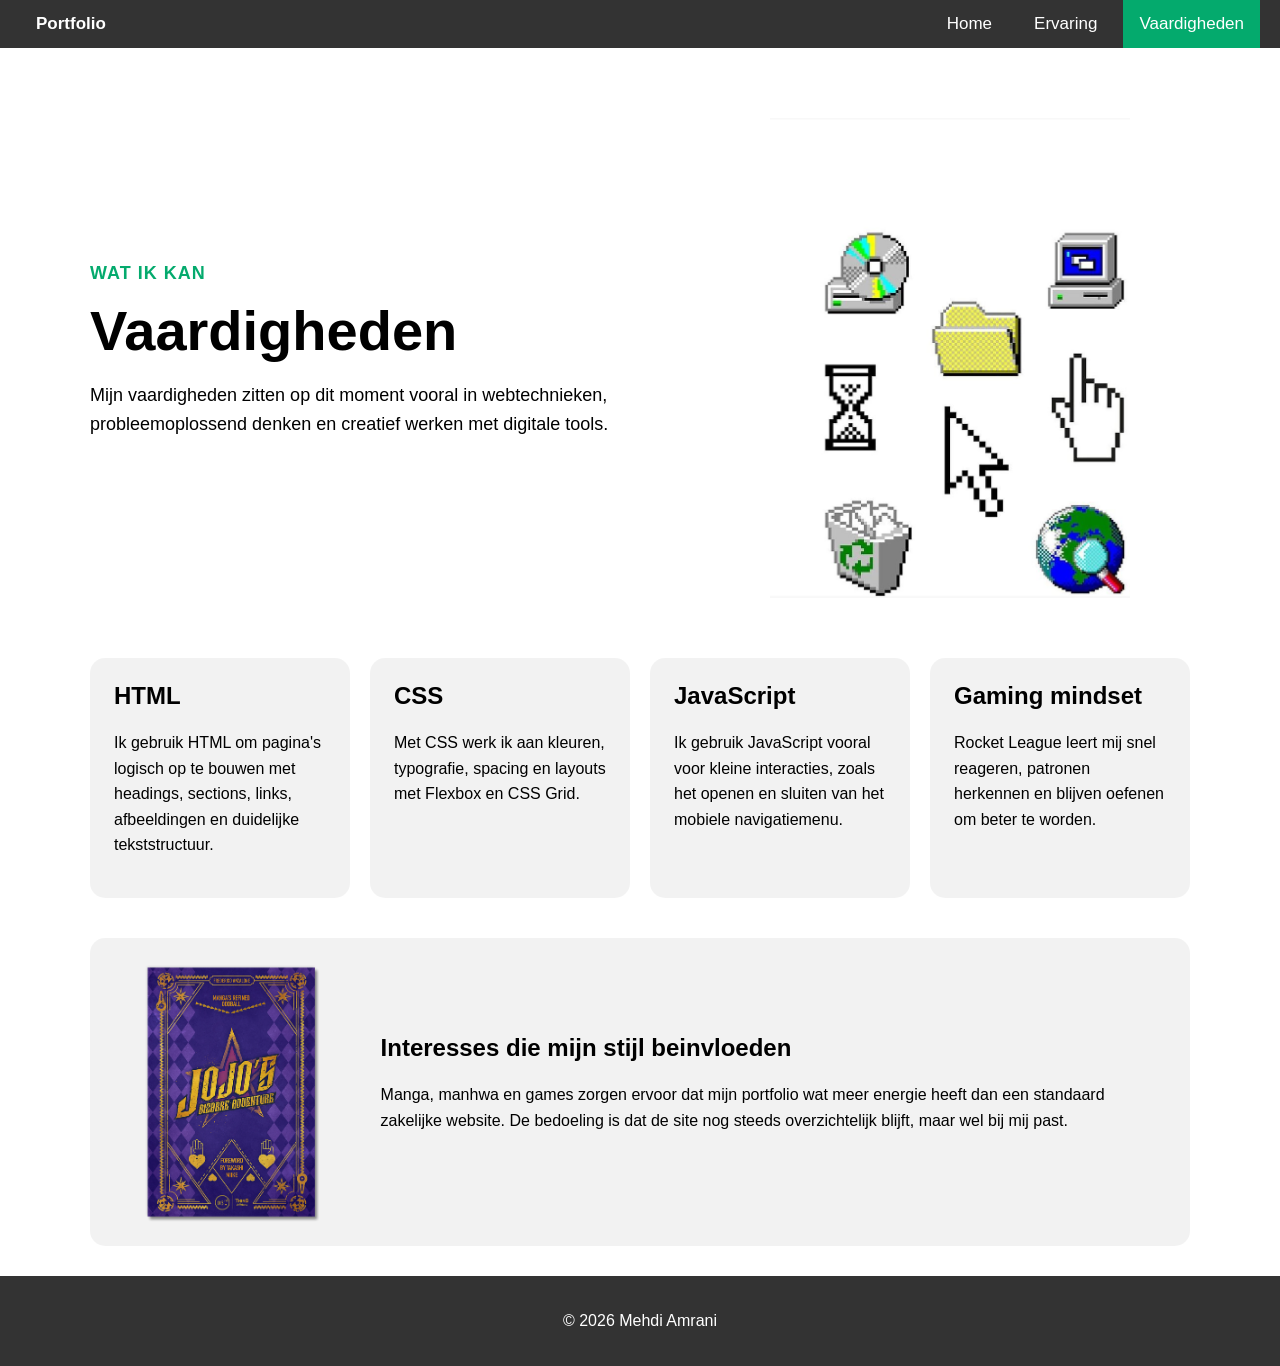
==== vaardigheden.html @ e2c9a3a4 "added 2 pages, ervaring en vaardigheden" ====
<!doctype html>
<html lang="nl">
	<head>
		<meta charset="UTF-8" />
		<meta name="viewport" content="width=device-width, initial-scale=1.0" />
		<meta
			name="description"
			content="Vaardigheden van Mehdi Amrani rond HTML, CSS, JavaScript, technologie, gaming en manga."
		/>
		<title>Vaardigheden | Portfolio Mehdi Amrani</title>
		<link rel="stylesheet" href="style.css" />
		<script src="script.js" defer></script>
	</head>
	<body>
		<header class="site-header">
			<nav class="topnav" aria-label="Hoofdnavigatie">
				<a href="index.html" class="logo">Portfolio</a>

				<button
					class="menu-toggle"
					type="button"
					aria-label="Navigatie openen"
					aria-controls="main-menu"
					aria-expanded="false"
				>
					<span></span>
					<span></span>
					<span></span>
				</button>

				<ul id="main-menu" class="nav-links">
					<li><a href="index.html">Home</a></li>
					<li><a href="ervaring.html">Ervaring</a></li>
					<li><a href="vaardigheden.html" class="active">Vaardigheden</a></li>
				</ul>
			</nav>
		</header>

		<main class="page-main">
			<section class="page-hero skills-hero" aria-labelledby="skills-title">
				<div>
					<p class="eyebrow">Wat ik kan</p>
					<h1 id="skills-title">Vaardigheden</h1>
					<p>
						Mijn vaardigheden zitten op dit moment vooral in webtechnieken,
						probleemoplossend denken en creatief werken met digitale tools.
					</p>
				</div>
				<img src="image/tech.jpg" alt="Rocket League Octane auto" />
			</section>

			<section class="skills-grid" aria-label="Overzicht van vaardigheden">
				<article class="skill-card">
					<h2>HTML</h2>
					<p>
						Ik gebruik HTML om pagina's logisch op te bouwen met headings,
						sections, links, afbeeldingen en duidelijke tekststructuur.
					</p>
				</article>

				<article class="skill-card">
					<h2>CSS</h2>
					<p>
						Met CSS werk ik aan kleuren, typografie, spacing en layouts met
						Flexbox en CSS Grid.
					</p>
				</article>

				<article class="skill-card">
					<h2>JavaScript</h2>
					<p>
						Ik gebruik JavaScript vooral voor kleine interacties, zoals het
						openen en sluiten van het mobiele navigatiemenu.
					</p>
				</article>

				<article class="skill-card">
					<h2>Gaming mindset</h2>
					<p>
						Rocket League leert mij snel reageren, patronen herkennen en blijven
						oefenen om beter te worden.
					</p>
				</article>
			</section>

			<section class="media-row" aria-labelledby="interests-title">
				<img src="image/jojo-3rd-ed.png" alt="Katana als manga-geinspireerd beeld" />
				<div>
					<h2 id="interests-title">Interesses die mijn stijl beinvloeden</h2>
					<p>
						Manga, manhwa en games zorgen ervoor dat mijn portfolio wat meer
						energie heeft dan een standaard zakelijke website. De bedoeling is
						dat de site nog steeds overzichtelijk blijft, maar wel bij mij past.
					</p>
				</div>
			</section>
		</main>

		<footer class="site-footer">
			<p>&copy; 2026 Mehdi Amrani</p>
		</footer>
	</body>
</html>
---- style.css ----
body {
	background: white;
	font-family: Arial, Helvetica, sans-serif;
	margin: 0 auto;
}

.site-header {
	position: sticky;
	top: 0;
	z-index: 100;
	background-color: #333;
}

main {
	display: flex;
	flex-direction: column;
	align-items: center;
	padding: 30px 20px;
	gap: 20px;
	position: relative;
	min-height: 150vh;
}

.img img {
	width: 400px;
	height: 400px;
	object-fit: cover;
	border-radius: 50px;
	z-index: 1;
    margin-top: -20px;
}

.intro-text {
	background-color: rgb(0, 0, 0, 0.05);
	border-radius: 15px;
	padding: 20px;
	max-width: 500px;
}

.imgRL {
    position: relative;
    display: flex;
    justify-content: center;
    align-items: center;
    width: 100%;
    gap: 0px;
}

.img {
    position: relative;
    display: flex;
    justify-content: center;
}

.fennec img {
    width: 650px;
    object-fit: cover;
    transform: rotate(30deg);
    margin: 0;
    margin-top: 250px;
}

.ball img {
    width: 450px;
    height: 450px;
    object-fit: cover;
    margin: 0;
    margin-top: -100px;
}

.yokoso {
    font-size: 430px;
    position: absolute;
    top: -70%;
    margin: 0;
    z-index: -1;
    background: linear-gradient(180deg, rgb(255, 119, 1), transparent);
    -webkit-background-clip: text;
    -webkit-text-fill-color: transparent;
    opacity: 0.5;
}

.Phrase-RL {
    font-size: 150px;
    position: absolute;
    top: 50%;
    left: 50%;
    transform: translate(-50%, -50%);
    text-align: center;
    text-decoration: line-through;
    text-decoration-thickness: 5px;
}

.lookism img {
	width: 400px;
	height: 600px;
	object-fit: cover;
	margin-top: 50px;
	align-items: center;
}

.lookism {
	display: flex;
	flex-direction: row;
	align-items: center;
	gap: 20px;
}

.bleach {
	display: flex;
	flex-direction: row;
	align-items: center;
	gap: 20px;
}

.manga {
    display: flex;
    flex-direction: column;
    align-items: center;
    gap: 40px;
    width: 100%;
    max-width: 900px;
    margin: 0 auto;
    margin-top: 200px;
}

.lookism p {
	font-size: 15px;
	max-width: 400px;
	background-color: rgb(159, 159, 255, 0.4);
	border-radius: 20px;
	padding: 20px;
	align-items: center;
	text-align: center;
    font-weight: bold;
    
}

.bleach p {
    font-size: 15px;
    max-width: 400px;
    background-color: rgb(159, 159, 255, 0.4);
    border-radius: 20px;
    padding: 20px;
    text-align: center;
    font-weight: normal;
    font-weight: bold;
}

.highlight {
	color: rgb(199, 0, 0);
	font-size: 25px;
}

.highlight-bleach{
    color: rgb(203, 115, 0);
	font-size: 25px;
}

.bleach img {
	margin-top: 50px;
	object-fit: cover;
	width: 400px;
	height: 600px;
	align-items: center;
}

/* Style the navigation menu */
.topnav {
	display: flex;
	align-items: center;
	justify-content: space-between;
	background-color: #333;
	padding: 0 20px;
}

.logo {
	font-weight: bold;
}

.nav-links {
	display: flex;
	align-items: center;
	gap: 10px;
	list-style: none;
	margin: 0;
	padding: 0;
}

.topnav a {
	color: white;
	padding: 14px 16px;
	text-decoration: none;
	font-size: 17px;
	display: block;
	transition: background-color 0.3s ease, color 0.3s ease;
}

.topnav a:hover:not(.active) {
	background-color: #ddd;
	color: black;
}

.active {
	background-color: #04AA6D;
	color: white;
}

.menu-toggle {
	display: none;
	width: 44px;
	height: 44px;
	background: #111;
	border: 0;
	cursor: pointer;
	padding: 10px;
}

.menu-toggle span {
	display: block;
	height: 3px;
	margin: 5px 0;
	background: white;
	border-radius: 2px;
}

.site-footer {
	padding: 20px;
	text-align: center;
	background-color: #333;
	color: white;
}

.page-main {
	align-items: stretch;
	width: min(1100px, 100%);
	margin: 0 auto;
	min-height: auto;
}

.page-hero {
	display: flex;
	align-items: center;
	justify-content: space-between;
	gap: 40px;
	width: 100%;
	padding: 40px 0;
}

.page-hero div {
	max-width: 560px;
}

.page-hero h1 {
	margin: 0 0 16px;
	font-size: 56px;
}

.page-hero p {
	font-size: 18px;
	line-height: 1.6;
}

.page-hero img {
	width: 480px;
	max-height: 480px;
	object-fit: cover;
	border-radius: 20px;
}

.skills-hero img {
	object-fit: contain;
}

.eyebrow {
	margin: 0 0 10px;
	color: #04AA6D;
	font-weight: bold;
	text-transform: uppercase;
	letter-spacing: 1px;
}

.content-grid,
.skills-grid {
	display: grid;
	grid-template-columns: repeat(3, 1fr);
	gap: 20px;
	width: 100%;
}

.skills-grid {
	grid-template-columns: repeat(4, 1fr);
}

.info-card,
.skill-card,
.timeline,
.media-row {
	background-color: rgb(0, 0, 0, 0.05);
	border-radius: 15px;
	padding: 24px;
}

.info-card h2,
.skill-card h2,
.timeline h2,
.media-row h2 {
	margin-top: 0;
}

.info-card p,
.skill-card p,
.timeline li,
.media-row p {
	line-height: 1.6;
}

.timeline {
	margin-top: 20px;
}

.timeline ul {
	margin-bottom: 0;
	padding-left: 22px;
}

.media-row {
	display: flex;
	align-items: center;
	gap: 30px;
	margin-top: 20px;
}

.media-row img {
	width: 260px;
	max-height: 260px;
	object-fit: contain;
}
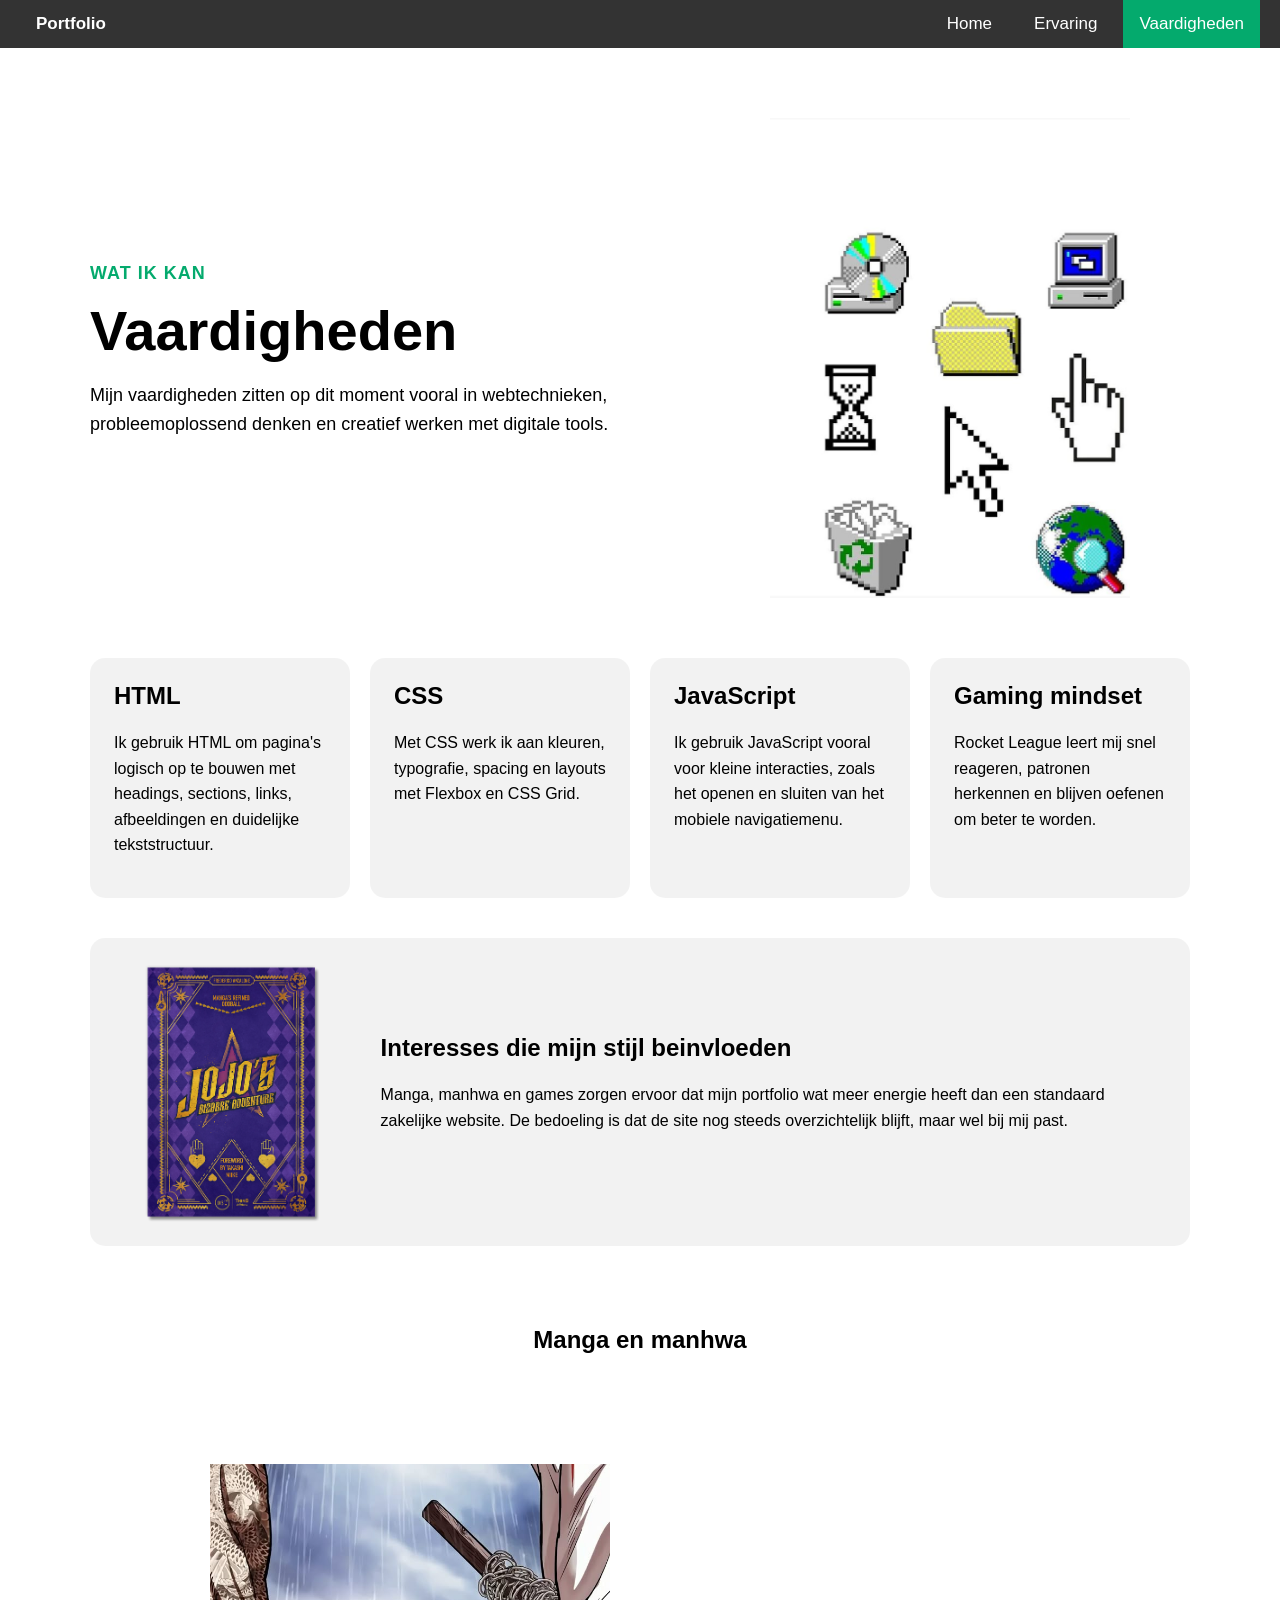
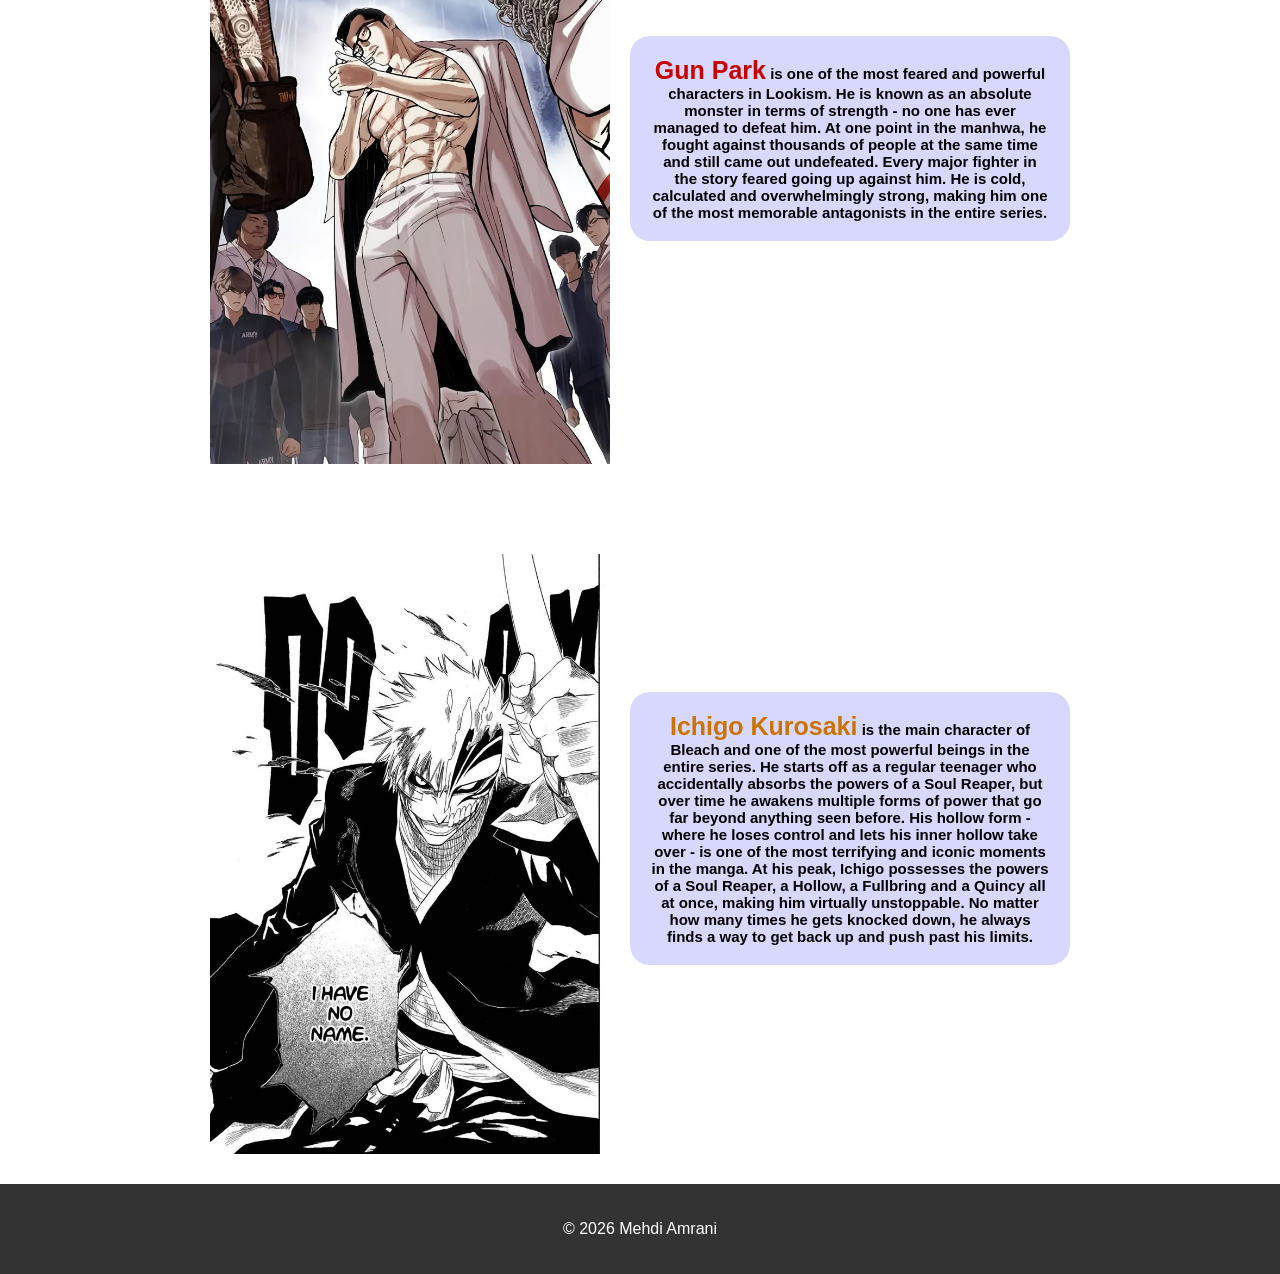
==== commit e61ceeb3: "manga/manhwa in de derde pagina geplaatst" ====
--- a/vaardigheden.html
+++ b/vaardigheden.html
@@ -84,7 +84,7 @@
 			</section>
 
 			<section class="media-row" aria-labelledby="interests-title">
-				<img src="image/jojo-3rd-ed.png" alt="Katana als manga-geinspireerd beeld" />
+				<img src="image/jojo-3rd-ed.png" alt="Manga-geinspireerd beeld" />
 				<div>
 					<h2 id="interests-title">Interesses die mijn stijl beinvloeden</h2>
 					<p>
@@ -94,6 +94,41 @@
 					</p>
 				</div>
 			</section>
+
+			<section class="manga page-manga" aria-labelledby="manga-title">
+				<h2 id="manga-title" class="section-title">Manga en manhwa</h2>
+
+				<article class="lookism">
+					<img src="image/lookism.jpg" alt="Gun Park uit Lookism" />
+					<p>
+						<span class="highlight">Gun Park</span> is one of the most feared
+						and powerful characters in Lookism. He is known as an absolute
+						monster in terms of strength - no one has ever managed to defeat
+						him. At one point in the manhwa, he fought against thousands of
+						people at the same time and still came out undefeated. Every major
+						fighter in the story feared going up against him. He is cold,
+						calculated and overwhelmingly strong, making him one of the most
+						memorable antagonists in the entire series.
+					</p>
+				</article>
+
+				<article class="bleach">
+					<img src="image/ichigoat.jpg" alt="Ichigo Kurosaki uit Bleach" />
+					<p>
+						<span class="highlight-bleach">Ichigo Kurosaki</span> is the main
+						character of Bleach and one of the most powerful beings in the
+						entire series. He starts off as a regular teenager who accidentally
+						absorbs the powers of a Soul Reaper, but over time he awakens
+						multiple forms of power that go far beyond anything seen before. His
+						hollow form - where he loses control and lets his inner hollow take
+						over - is one of the most terrifying and iconic moments in the
+						manga. At his peak, Ichigo possesses the powers of a Soul Reaper, a
+						Hollow, a Fullbring and a Quincy all at once, making him virtually
+						unstoppable. No matter how many times he gets knocked down, he
+						always finds a way to get back up and push past his limits.
+					</p>
+				</article>
+			</section>
 		</main>
 
 		<footer class="site-footer">
--- a/style.css
+++ b/style.css
@@ -336,3 +336,7 @@
 	max-height: 260px;
 	object-fit: contain;
 }
+
+.page-manga {
+	margin-top: 40px;
+}
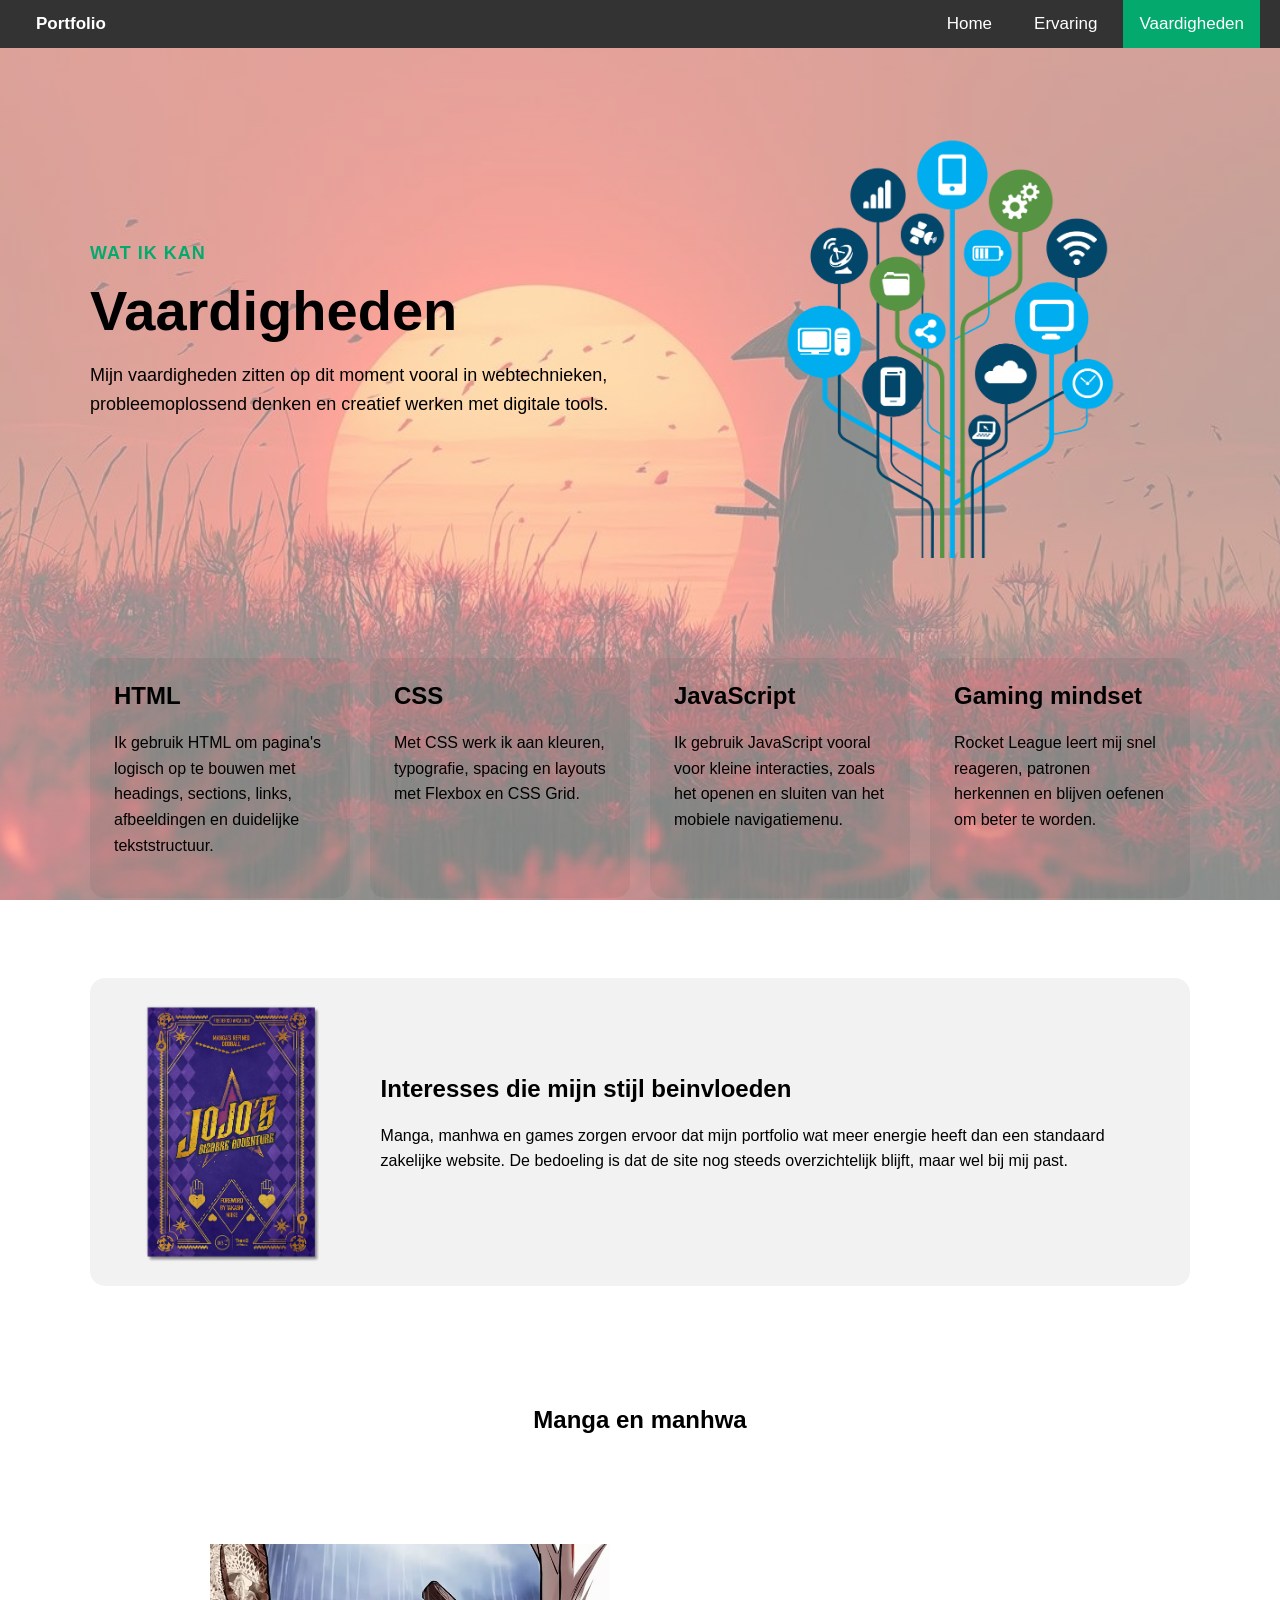
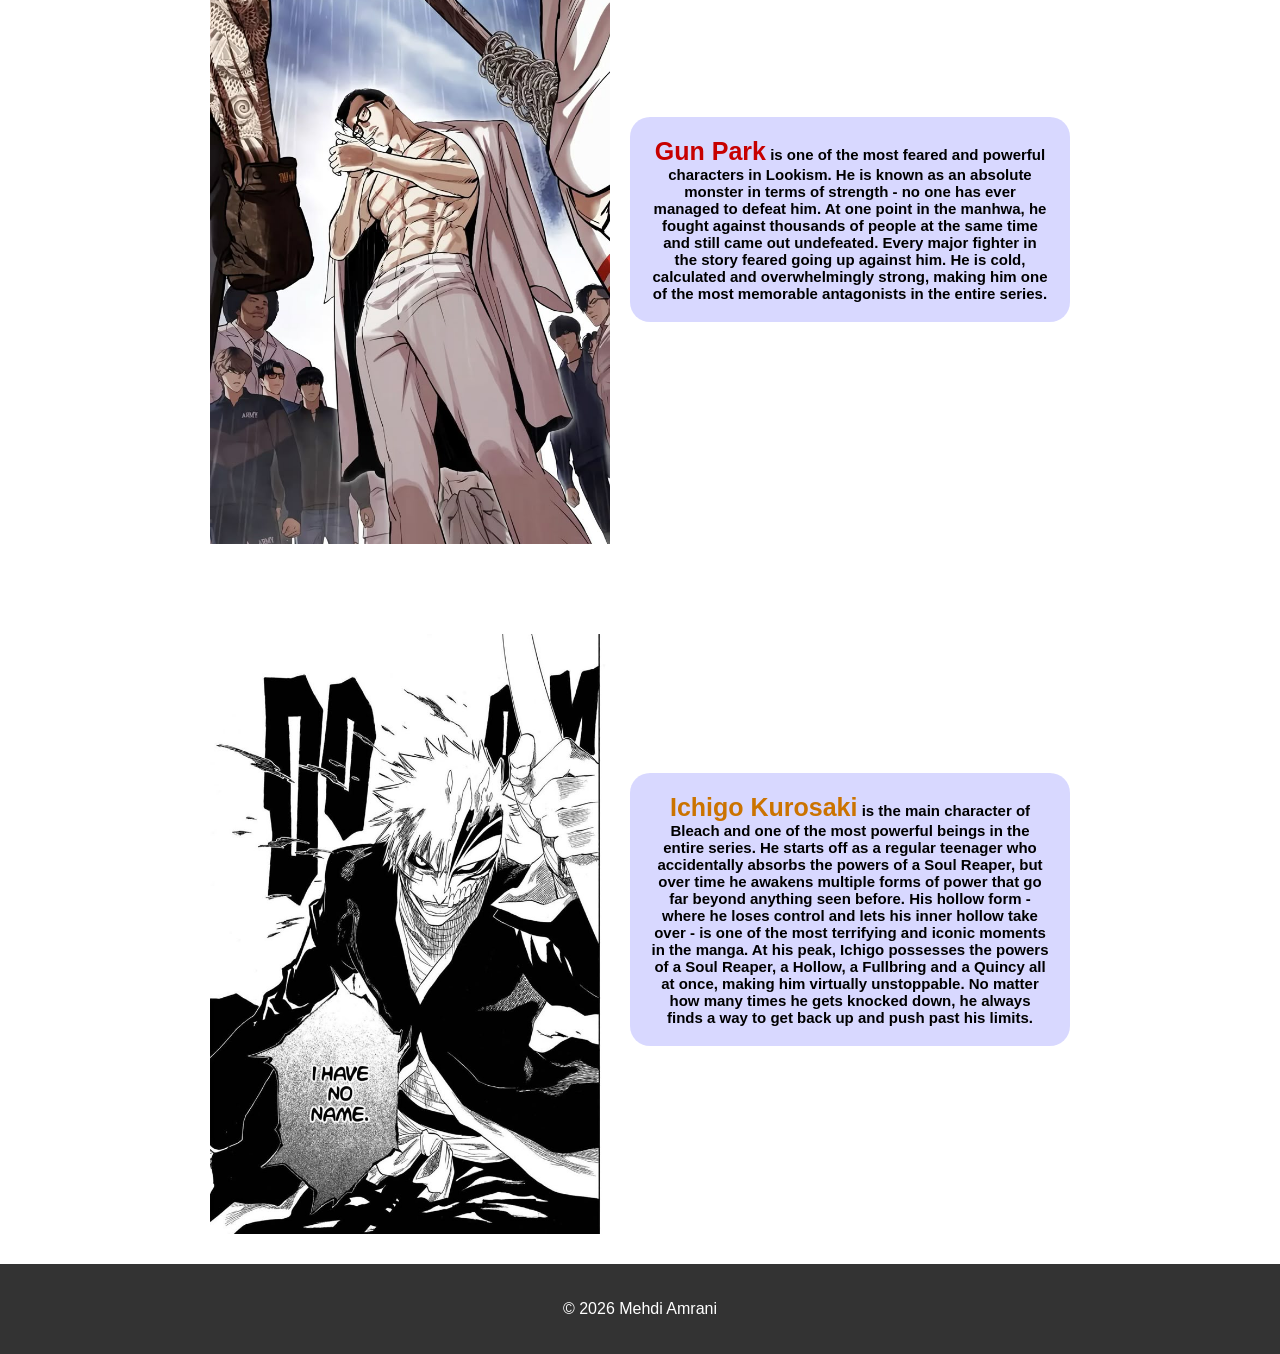
==== commit 6bd17613: "Added read me + polished + animations" ====
--- a/vaardigheden.html
+++ b/vaardigheden.html
@@ -46,7 +46,7 @@
 						probleemoplossend denken en creatief werken met digitale tools.
 					</p>
 				</div>
-				<img src="image/tech.jpg" alt="Rocket League Octane auto" />
+				<img src="image/technologies.png" alt="Rocket League Octane auto" />
 			</section>
 
 			<section class="skills-grid" aria-label="Overzicht van vaardigheden">
--- a/style.css
+++ b/style.css
@@ -1,7 +1,13 @@
 body {
-	background: white;
+	background:
+		linear-gradient(rgba(255, 255, 255, 0.52), rgba(255, 255, 255, 0.52)),
+		url("image/background12.jpg");
+	background-attachment: fixed;
+	background-position: center;
+	background-size: cover;
 	font-family: Arial, Helvetica, sans-serif;
 	margin: 0 auto;
+	overflow-x: hidden;
 }
 
 .site-header {
@@ -16,9 +22,17 @@
 	flex-direction: column;
 	align-items: center;
 	padding: 30px 20px;
-	gap: 20px;
+	gap: 60px;
 	position: relative;
-	min-height: 150vh;
+	min-height: auto;
+}
+
+.hero {
+	display: flex;
+	flex-direction: column;
+	align-items: center;
+	gap: 30px;
+	width: 100%;
 }
 
 .img img {
@@ -26,8 +40,9 @@
 	height: 400px;
 	object-fit: cover;
 	border-radius: 50px;
+	position: relative;
 	z-index: 1;
-    margin-top: -20px;
+	transition: transform 0.3s ease;
 }
 
 .intro-text {
@@ -43,37 +58,39 @@
     justify-content: center;
     align-items: center;
     width: 100%;
-    gap: 0px;
+    max-width: 1200px;
+    min-height: 700px;
 }
 
 .img {
     position: relative;
     display: flex;
     justify-content: center;
+	isolation: isolate;
 }
 
 .fennec img {
-    width: 650px;
+    width: 520px;
     object-fit: cover;
     transform: rotate(30deg);
-    margin: 0;
-    margin-top: 250px;
+	transition: transform 0.3s ease;
 }
 
 .ball img {
-    width: 450px;
-    height: 450px;
+    width: 340px;
+    height: 340px;
     object-fit: cover;
-    margin: 0;
-    margin-top: -100px;
+	animation: floatBall 4s ease-in-out infinite;
 }
 
 .yokoso {
     font-size: 430px;
     position: absolute;
-    top: -70%;
+    top: 50%;
+	left: 50%;
+	transform: translate(-50%, -50%);
     margin: 0;
-    z-index: -1;
+    z-index: 0;
     background: linear-gradient(180deg, rgb(255, 119, 1), transparent);
     -webkit-background-clip: text;
     -webkit-text-fill-color: transparent;
@@ -81,14 +98,29 @@
 }
 
 .Phrase-RL {
-    font-size: 150px;
-    position: absolute;
-    top: 50%;
-    left: 50%;
-    transform: translate(-50%, -50%);
-    text-align: center;
-    text-decoration: line-through;
-    text-decoration-thickness: 5px;
+    font-size: 120px;
+	line-height: 0.9;
+	position: absolute;
+	text-align: center;
+	bottom: 00px;
+	left: 150%;
+	transform: translateX(-50%);
+	text-decoration: line-through;
+	z-index: -1;
+	text-decoration-thickness: 5px;
+	margin: 0;
+}
+
+.ball {
+	position: absolute;
+	top: 40px;
+	left: 80px;
+}
+
+.fennec {
+	position: absolute;
+	right: 20px;
+	top: 130px;
 }
 
 .lookism img {
@@ -214,6 +246,7 @@
 	border: 0;
 	cursor: pointer;
 	padding: 10px;
+	transition: background-color 0.3s ease;
 }
 
 .menu-toggle span {
@@ -222,6 +255,7 @@
 	margin: 5px 0;
 	background: white;
 	border-radius: 2px;
+	transition: transform 0.3s ease, opacity 0.3s ease;
 }
 
 .site-footer {
@@ -266,6 +300,7 @@
 	max-height: 480px;
 	object-fit: cover;
 	border-radius: 20px;
+	transition: transform 0.3s ease;
 }
 
 .skills-hero img {
@@ -340,3 +375,236 @@
 .page-manga {
 	margin-top: 40px;
 }
+
+.hero,
+.imgRL,
+.page-hero,
+.content-grid,
+.skills-grid,
+.timeline,
+.media-row,
+.manga {
+	animation: fadeInUp 0.7s ease both;
+}
+
+.img img:hover,
+.page-hero img:hover {
+	transform: scale(1.03);
+}
+
+.fennec img:hover {
+	transform: rotate(30deg) scale(1.05);
+}
+
+.info-card,
+.skill-card {
+	transition: transform 0.3s ease, box-shadow 0.3s ease;
+}
+
+.info-card:hover,
+.skill-card:hover {
+	transform: translateY(-6px);
+	box-shadow: 0 12px 24px rgba(0, 0, 0, 0.12);
+}
+
+.menu-toggle:hover {
+	background-color: #04AA6D;
+}
+
+@keyframes fadeInUp {
+	from {
+		opacity: 0;
+		transform: translateY(20px);
+	}
+
+	to {
+		opacity: 1;
+		transform: translateY(0);
+	}
+}
+
+@keyframes floatBall {
+	0%,
+	100% {
+		transform: translateY(0);
+	}
+
+	50% {
+		transform: translateY(-14px);
+	}
+}
+
+@media (max-width: 900px) {
+	main {
+		gap: 40px;
+		padding: 24px 16px;
+	}
+
+	.topnav {
+		position: relative;
+		padding: 0 16px;
+	}
+
+	.menu-toggle {
+		display: block;
+	}
+
+	.menu-toggle.show span:nth-child(1) {
+		transform: translateY(8px) rotate(45deg);
+	}
+
+	.menu-toggle.show span:nth-child(2) {
+		opacity: 0;
+	}
+
+	.menu-toggle.show span:nth-child(3) {
+		transform: translateY(-8px) rotate(-45deg);
+	}
+
+	.nav-links {
+		position: absolute;
+		top: 100%;
+		left: 0;
+		right: 0;
+		display: none;
+		flex-direction: column;
+		align-items: stretch;
+		gap: 0;
+		background-color: #333;
+	}
+
+	.nav-links.show {
+		display: flex;
+	}
+
+	.nav-links a {
+		border-top: 1px solid rgba(255, 255, 255, 0.15);
+	}
+
+	.img img {
+		width: 320px;
+		height: 320px;
+	}
+
+	.yokoso {
+		font-size: 300px;
+	}
+
+	.imgRL {
+		min-height: 560px;
+	}
+
+	.ball {
+		left: 20px;
+		top: 30px;
+	}
+
+	.ball img {
+		width: 250px;
+		height: 250px;
+	}
+
+	.fennec {
+		right: -20px;
+		top: 140px;
+	}
+
+	.fennec img {
+		width: 420px;
+	}
+
+	.Phrase-RL {
+		font-size: 82px;
+		bottom: 35px;
+	}
+
+	.page-hero,
+	.media-row,
+	.lookism,
+	.bleach {
+		flex-direction: column;
+		text-align: center;
+	}
+
+	.page-hero img {
+		width: min(100%, 420px);
+	}
+
+	.content-grid,
+	.skills-grid {
+		grid-template-columns: repeat(2, 1fr);
+	}
+}
+
+@media (max-width: 600px) {
+	.img img {
+		width: 240px;
+		height: 240px;
+		border-radius: 32px;
+	}
+
+	.yokoso {
+		font-size: 180px;
+	}
+
+	.intro-text {
+		padding: 18px;
+	}
+
+	.intro-text h1,
+	.page-hero h1 {
+		font-size: 36px;
+	}
+
+	.imgRL {
+		min-height: 480px;
+	}
+
+	.ball {
+		left: 0;
+		top: 20px;
+	}
+
+	.ball img {
+		width: 170px;
+		height: 170px;
+	}
+
+	.fennec {
+		right: -70px;
+		top: 130px;
+	}
+
+	.fennec img {
+		width: 330px;
+	}
+
+	.Phrase-RL {
+		font-size: 56px;
+		bottom: 40px;
+	}
+
+	.content-grid,
+	.skills-grid {
+		grid-template-columns: 1fr;
+	}
+
+	.page-hero {
+		padding: 24px 0;
+	}
+
+	.page-hero p {
+		font-size: 16px;
+	}
+
+	.media-row img {
+		width: 200px;
+	}
+
+	.lookism img,
+	.bleach img {
+		width: 100%;
+		height: auto;
+		max-height: 520px;
+	}
+}
